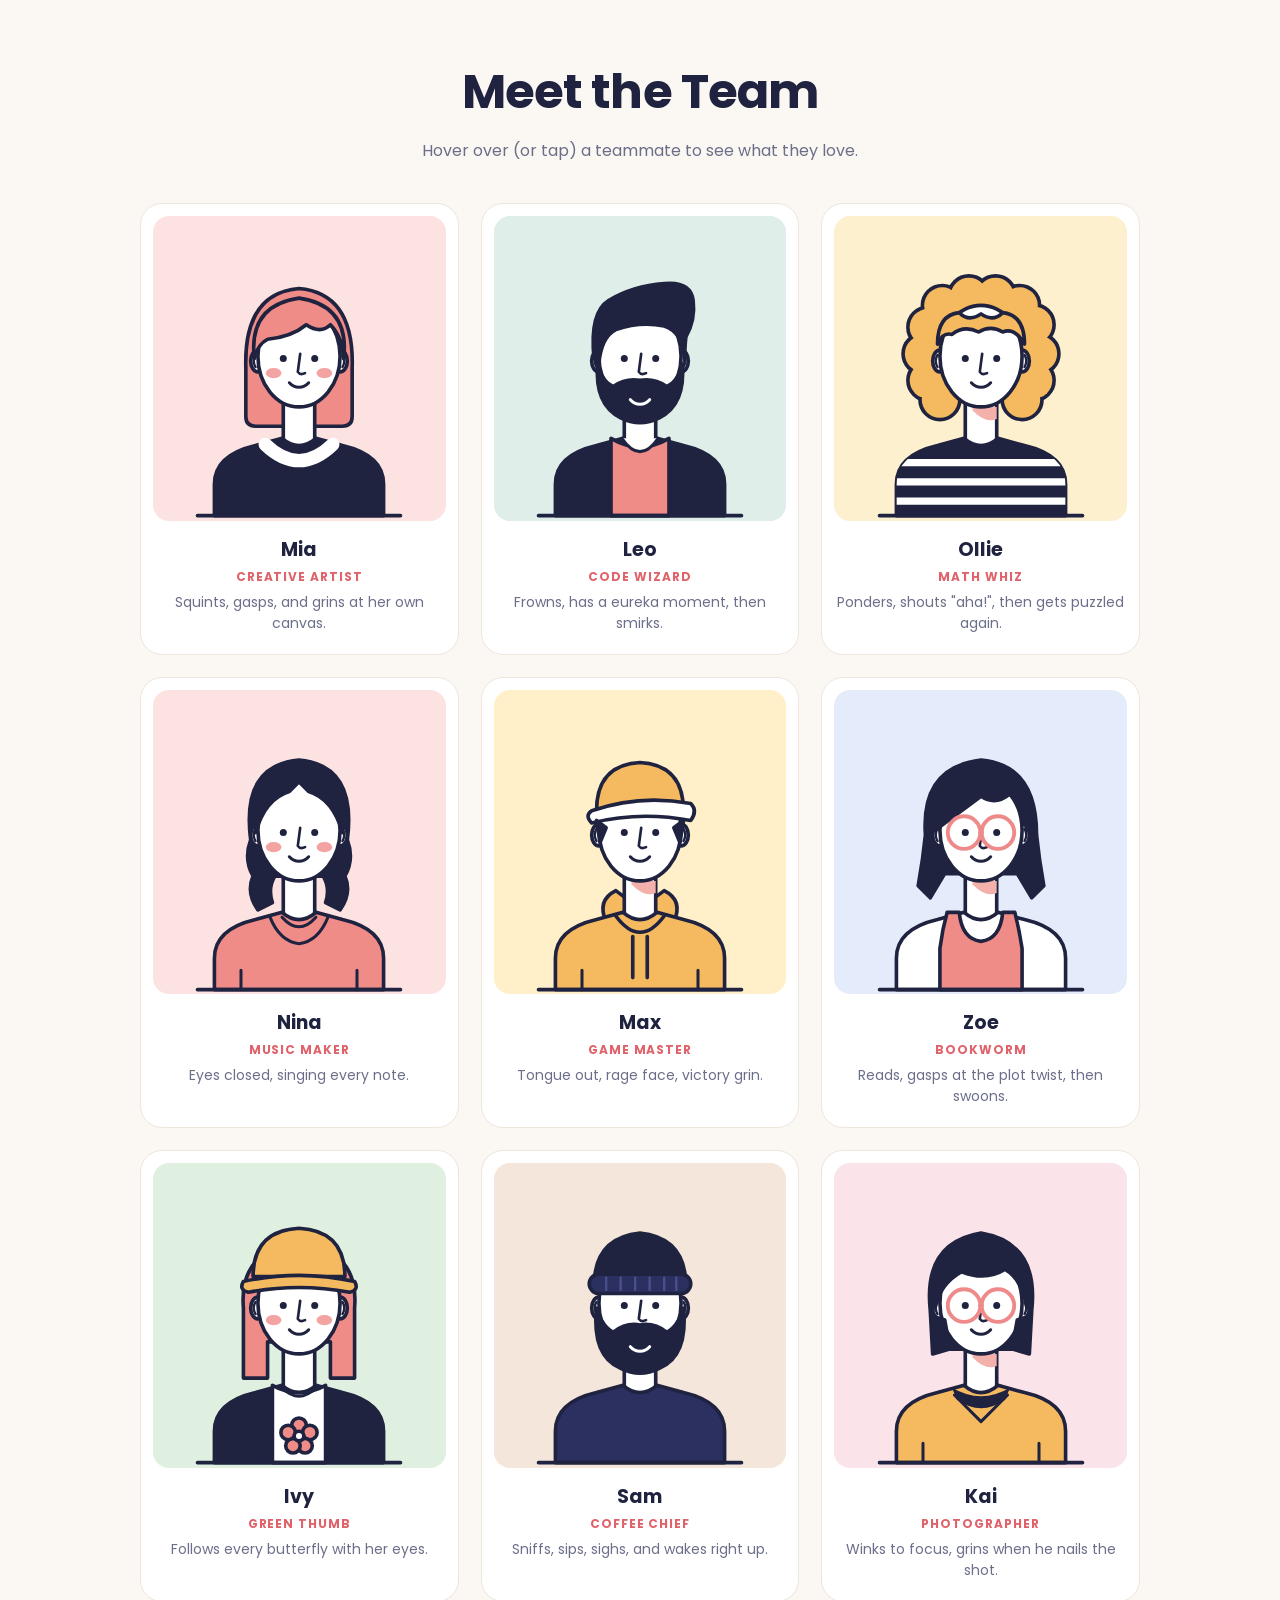
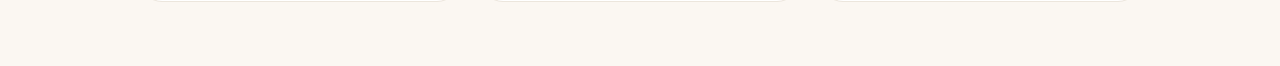
==== index.html @ 75662db7 "upload" ====
<!DOCTYPE html>
<html lang="en">

<head>
  <meta charset="utf-8">
  <meta name="viewport" content="width=device-width, initial-scale=1, viewport-fit=cover">
  <title>Meet the Team</title>
  <link rel="stylesheet" href="https://fonts.googleapis.com/css2?family=Poppins:wght@500;700&display=swap">
  <link rel="stylesheet" href="styles.css">
</head>

<body>
  <header>
    <h1>Meet the Team</h1>
    <p>Hover over (or tap) a teammate to see what they love.</p>
  </header>
  <main class="grid" id="grid"></main>

  <script src="script.js"></script>
</body>

</html>
---- styles.css ----
:root {
  --bg: #fbf7f2;
  --card: #fff;
  --tx: #1f2340;
  --mu: #6b6f8a;
  --bd: #ece6dd;
  box-sizing: border-box;
  padding-top: env(safe-area-inset-top, 0px);
  padding-bottom: env(safe-area-inset-bottom, 0px);
}
@media (prefers-color-scheme: dark) {
  :root:not([data-theme="light"]) {
    --bg: #14172b;
    --card: #1d2140;
    --tx: #f1f1f7;
    --mu: #a0a4c0;
    --bd: #2c3158;
  }
}
:root[data-theme="dark"] {
  --bg: #14172b;
  --card: #1d2140;
  --tx: #f1f1f7;
  --mu: #a0a4c0;
  --bd: #2c3158;
}
html {
  scroll-padding-top: env(safe-area-inset-top, 0px);
}
* {
  box-sizing: border-box;
}
body {
  margin: 0;
  background: var(--bg);
  color: var(--tx);
  font-family:
    Poppins,
    system-ui,
    -apple-system,
    Segoe UI,
    sans-serif;
}
header {
  text-align: center;
  padding: 56px 20px 28px;
}
h1 {
  margin: 0;
  font-size: clamp(30px, 5vw, 48px);
  letter-spacing: -0.02em;
}
header p {
  margin: 10px 0 0;
  color: var(--mu);
}
.grid {
  max-width: 1040px;
  margin: 0 auto;
  padding: 12px 20px 64px;
  display: grid;
  grid-template-columns: repeat(auto-fit, minmax(270px, 1fr));
  gap: 22px;
}
.card {
  background: var(--card);
  border: 1px solid var(--bd);
  border-radius: 22px;
  padding: 12px 12px 20px;
  text-align: center;
  cursor: pointer;
  outline: none;
  transition:
    transform 0.35s cubic-bezier(0.3, 1.3, 0.5, 1),
    box-shadow 0.35s;
}
.card:hover,
.card.on,
.card:focus-visible {
  transform: translateY(-5px);
  box-shadow: 0 18px 36px -18px rgba(31, 35, 64, 0.45);
}
.stage {
  background: var(--t);
  border-radius: 16px;
  overflow: hidden;
  margin-bottom: 14px;
}
.av {
  display: block;
  width: 100%;
  max-width: 290px;
  margin: 0 auto;
}
h3 {
  margin: 0;
  font-size: 19px;
}
.role {
  margin: 4px 0 6px;
  font-size: 12px;
  font-weight: 700;
  letter-spacing: 0.08em;
  text-transform: uppercase;
  color: #e0626a;
}
.blurb {
  margin: 0;
  font-size: 14px;
  color: var(--mu);
}

/* scene items spring in and out by scaling (no opacity fades) */
.it,
.pop,
.grow,
.fl,
.gl,
.wg,
.xp,
.lv,
.vf,
.lr,
.fp,
.cam,
.ty {
  transform-box: fill-box;
  transform-origin: center;
}
.it {
  transform: scale(0);
  transition: transform 0.45s cubic-bezier(0.5, 0, 0.75, 0.4);
}
.on .it {
  transform: none;
  transition: transform 0.7s cubic-bezier(0.3, 1.5, 0.5, 1) var(--d, 0s);
}
.rise {
  transform: translateY(100px);
  transition: transform 0.45s cubic-bezier(0.5, 0, 0.75, 0.4);
}
.on .rise {
  transform: none;
  transition: transform 0.8s cubic-bezier(0.2, 1.25, 0.4, 1);
}
.grow {
  transform: scaleY(0);
  transform-origin: 50% 100%;
  transition: transform 0.5s;
}
.on .grow {
  transform: none;
  transition: transform 1.1s 0.45s cubic-bezier(0.3, 1, 0.4, 1);
}
.pop {
  transform: scale(0);
  transition: transform 0.3s;
}
.on .pop {
  transform: none;
  transition: transform 0.6s cubic-bezier(0.3, 1.8, 0.5, 1);
}
.blk {
  transform-box: fill-box;
  transform-origin: center;
  animation: blink 4.2s infinite;
}
.dr {
  stroke-dasharray: 100;
  stroke-dashoffset: 100;
}
.wisp {
  stroke-dasharray: 40 100;
  stroke-dashoffset: 40;
}
.lv {
  transform: scale(0);
}
.ty {
  transform: scaleX(0);
  transform-origin: left;
}
.fp {
  transform-origin: 120px 228px;
}
.xp {
  transform-origin: left;
}
.flash {
  transform-box: fill-box;
  transform-origin: center;
  transform: scale(0);
}
.scr {
  opacity: 0;
}
@media (prefers-reduced-motion: reduce) {
  .av * {
    animation: none !important;
  }
}

.on .fl {
  animation: fl 2.8s cubic-bezier(0.45, 0, 0.35, 1) infinite;
}
.on .dr {
  animation: dr 6s ease-in-out infinite;
}
.on .wisp {
  animation: wisp 2.4s linear infinite;
}
.on .gl {
  animation: glow 1.4s ease-in-out infinite;
}
.on .scr {
  animation: scr 1.8s ease-in-out infinite;
}
.on .xp {
  animation: xp 5s ease-in-out infinite;
}
.on .lv {
  animation: lvl 5s ease-in-out infinite;
}
.on .fp {
  animation: flip 2.4s ease-in-out infinite;
}
.on .wg {
  animation: flap 0.25s ease-in-out infinite;
}
.on .lr {
  animation: spin 4s linear infinite;
}
.on .cam {
  animation: sway 3s ease-in-out infinite;
}
.on .vf {
  animation: vf 2.4s ease-in-out infinite;
}
.on .ty {
  animation: type 2.6s steps(8) infinite;
}
@keyframes blink {
  0%,
  93%,
  100% {
    transform: scaleY(1);
  }
  96.5% {
    transform: scaleY(0.08);
  }
}
@keyframes fl {
  0%,
  100% {
    transform: translateY(12px) scale(0);
  }
  25% {
    transform: translateY(0) scale(1);
  }
  75% {
    transform: translateY(-18px) scale(1);
  }
}
@keyframes dr {
  0% {
    stroke-dashoffset: 100;
  }
  30%,
  70% {
    stroke-dashoffset: 0;
  }
  100% {
    stroke-dashoffset: -100;
  }
}
@keyframes wisp {
  to {
    stroke-dashoffset: -100;
  }
}
@keyframes spin {
  to {
    transform: rotate(360deg);
  }
}
@keyframes type {
  0% {
    transform: scaleX(0);
  }
  70%,
  100% {
    transform: scaleX(1);
  }
}
@keyframes flip {
  0%,
  8% {
    transform: scaleX(1);
  }
  45%,
  100% {
    transform: scaleX(-1);
  }
}
@keyframes glow {
  50% {
    transform: scale(1.12);
  }
}
@keyframes scr {
  0%,
  100% {
    opacity: 0.06;
  }
  40% {
    opacity: 0.24;
  }
  70% {
    opacity: 0.12;
  }
}
@keyframes flap {
  50% {
    transform: scaleX(0.25);
  }
}
@keyframes xp {
  0% {
    transform: scaleX(0);
  }
  70%,
  100% {
    transform: scaleX(1);
  }
}
@keyframes lvl {
  0%,
  68% {
    transform: scale(0);
  }
  76% {
    transform: scale(1.25);
  }
  84%,
  92% {
    transform: scale(1);
  }
  100% {
    transform: scale(0);
  }
}
@keyframes sway {
  0%,
  100% {
    transform: rotate(-3deg);
  }
  50% {
    transform: rotate(3deg);
  }
}
@keyframes vf {
  0%,
  100% {
    transform: scale(1);
  }
  50% {
    transform: scale(1.08);
  }
}
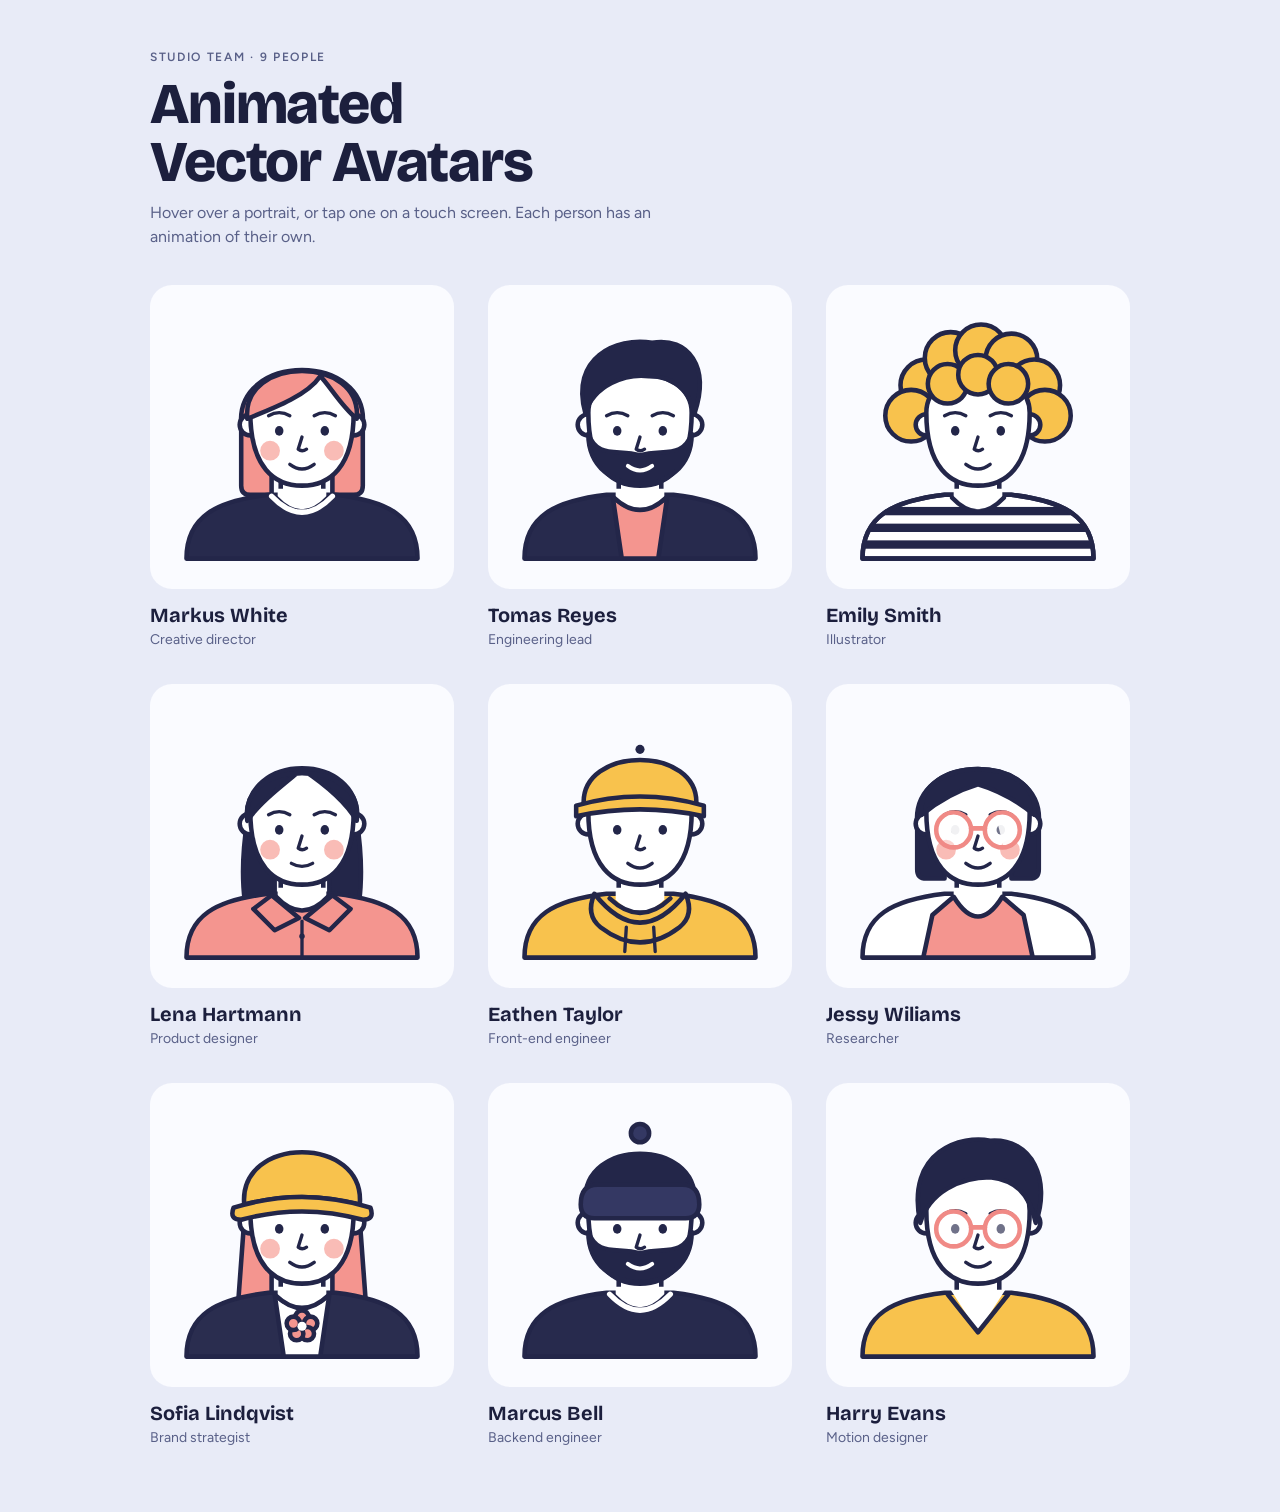
==== commit 5c0bc541: "redesign redesigning the hole website" ====
--- a/index.html
+++ b/index.html
@@ -7,14 +7,21 @@
   <title>Meet the Team</title>
   <link rel="stylesheet" href="https://fonts.googleapis.com/css2?family=Poppins:wght@500;700&display=swap">
   <link rel="stylesheet" href="styles.css">
+  <link rel="preconnect" href="https://fonts.googleapis.com">
+  <link rel="preconnect" href="https://fonts.gstatic.com" crossorigin>
+  <link rel="stylesheet"
+    href="https://fonts.googleapis.com/css2?family=Bricolage+Grotesque:wght@700;800&family=Figtree:wght@400;600&display=swap">
 </head>
 
 <body>
-  <header>
-    <h1>Meet the Team</h1>
-    <p>Hover over (or tap) a teammate to see what they love.</p>
-  </header>
-  <main class="grid" id="grid"></main>
+  <div class="wrap">
+    <header>
+      <div class="eyebrow">Studio team · 9 people</div>
+      <h1>Animated Vector Avatars</h1>
+      <p>Hover over a portrait, or tap one on a touch screen. Each person has an animation of their own.</p>
+    </header>
+    <section class="grid" id="grid" aria-label="Team members"></section>
+  </div>
 
   <script src="script.js"></script>
 </body>
--- a/styles.css
+++ b/styles.css
@@ -1,369 +1,966 @@
+/* Layout: centered 3x3 grid of portrait tiles; every person has a hover scene written for their own role. */
+html {
+  scroll-padding-top: env(safe-area-inset-top, 0px);
+}
+
+body {
+  margin: 0;
+  padding: 0;
+  font:
+    14px -apple-system,
+    BlinkMacSystemFont,
+    sans-serif;
+  background: #fff;
+  color: #000;
+}
+
+img {
+  max-width: 100%;
+}
+
+[hidden]:not([hidden="until-found" i]) {
+  display: none !important;
+}
+
 :root {
-  --bg: #fbf7f2;
-  --card: #fff;
-  --tx: #1f2340;
-  --mu: #6b6f8a;
-  --bd: #ece6dd;
+  color-scheme: light;
   box-sizing: border-box;
   padding-top: env(safe-area-inset-top, 0px);
   padding-bottom: env(safe-area-inset-bottom, 0px);
+  --bg: #e8ebf7;
+  --fg: #1c1f3d;
+  --muted: #596088;
+  --accent: #ee7f7a;
+  --ink: #232649;
+  --tile: #fafbff;
+  --font-display: "Bricolage Grotesque", "Trebuchet MS", system-ui, sans-serif;
+  --font-body: "Figtree", system-ui, -apple-system, "Segoe UI", sans-serif;
 }
 @media (prefers-color-scheme: dark) {
   :root:not([data-theme="light"]) {
-    --bg: #14172b;
-    --card: #1d2140;
-    --tx: #f1f1f7;
-    --mu: #a0a4c0;
-    --bd: #2c3158;
+    --bg: #14162c;
+    --fg: #eceeff;
+    --muted: #9aa0c8;
+    --accent: #f59a95;
+    color-scheme: dark;
   }
 }
 :root[data-theme="dark"] {
-  --bg: #14172b;
-  --card: #1d2140;
-  --tx: #f1f1f7;
-  --mu: #a0a4c0;
-  --bd: #2c3158;
-}
-html {
-  scroll-padding-top: env(safe-area-inset-top, 0px);
-}
-* {
-  box-sizing: border-box;
-}
+  --bg: #14162c;
+  --fg: #eceeff;
+  --muted: #9aa0c8;
+  --accent: #f59a95;
+  color-scheme: dark;
+}
+
 body {
+  background: var(--bg);
+  color: var(--fg);
+  font-family: var(--font-body);
+  font-size: 16px;
+  line-height: 1.5;
+  padding-inline: 20px;
+  padding-block: 48px 64px;
+}
+.wrap {
+  max-width: 980px;
+  margin-inline: auto;
+}
+header {
+  display: flex;
+  flex-direction: column;
+  gap: 10px;
+  margin-bottom: 36px;
+  max-width: 34rem;
+}
+.eyebrow {
+  font-size: 12px;
+  letter-spacing: 0.14em;
+  text-transform: uppercase;
+  color: var(--muted);
+  font-weight: 600;
+}
+h1 {
+  font-family: var(--font-display);
+  font-weight: 800;
+  font-size: clamp(2.2rem, 6vw, 3.6rem);
+  line-height: 1;
   margin: 0;
-  background: var(--bg);
-  color: var(--tx);
-  font-family:
-    Poppins,
-    system-ui,
-    -apple-system,
-    Segoe UI,
-    sans-serif;
-}
-header {
-  text-align: center;
-  padding: 56px 20px 28px;
-}
-h1 {
+  text-wrap: balance;
+  letter-spacing: -0.02em;
+}
+header p {
   margin: 0;
-  font-size: clamp(30px, 5vw, 48px);
-  letter-spacing: -0.02em;
-}
-header p {
-  margin: 10px 0 0;
-  color: var(--mu);
-}
+  color: var(--muted);
+}
+
 .grid {
-  max-width: 1040px;
-  margin: 0 auto;
-  padding: 12px 20px 64px;
   display: grid;
-  grid-template-columns: repeat(auto-fit, minmax(270px, 1fr));
-  gap: 22px;
+  grid-template-columns: repeat(3, minmax(0, 1fr));
+  gap: clamp(14px, 3vw, 34px);
 }
 .card {
-  background: var(--card);
-  border: 1px solid var(--bd);
+  display: flex;
+  flex-direction: column;
+  gap: 14px;
+  outline: none;
+  -webkit-tap-highlight-color: transparent;
+  cursor: pointer;
+  min-width: 0;
+}
+.stage {
+  position: relative;
+  aspect-ratio: 1 / 1;
+  max-width: 100%;
+  background: var(--tile);
   border-radius: 22px;
-  padding: 12px 12px 20px;
-  text-align: center;
-  cursor: pointer;
-  outline: none;
   transition:
-    transform 0.35s cubic-bezier(0.3, 1.3, 0.5, 1),
-    box-shadow 0.35s;
-}
-.card:hover,
-.card.on,
-.card:focus-visible {
-  transform: translateY(-5px);
-  box-shadow: 0 18px 36px -18px rgba(31, 35, 64, 0.45);
-}
-.stage {
-  background: var(--t);
-  border-radius: 16px;
-  overflow: hidden;
-  margin-bottom: 14px;
-}
-.av {
+    background-color 0.3s ease,
+    box-shadow 0.3s ease;
+}
+.stage::after {
+  content: "";
+  position: absolute;
+  left: 12%;
+  right: 12%;
+  top: 90%;
+  height: 3px;
+  margin-top: -1.5px;
+  background: var(--ink);
+  border-radius: 2px;
+  pointer-events: none;
+}
+.stage svg {
+  position: absolute;
+  inset: 0;
+  width: 100%;
+  height: 100%;
   display: block;
-  width: 100%;
-  max-width: 290px;
-  margin: 0 auto;
-}
-h3 {
+  overflow: visible;
+}
+.shadow {
+  position: absolute;
+  inset: auto 26% 7% 26%;
+  height: 5%;
+  background: rgba(35, 38, 73, 0.28);
+  border-radius: 50%;
+  filter: blur(6px);
+  opacity: 0;
+  transition: opacity 0.25s ease;
+}
+
+.go .stage {
+  background-color: var(--tint);
+  box-shadow: 0 0 0 3px var(--ink);
+}
+.go .shadow {
+  opacity: 1;
+}
+.card:focus-visible .stage {
+  box-shadow:
+    0 0 0 3px var(--ink),
+    0 0 0 6px var(--accent);
+}
+
+.meta {
+  display: flex;
+  flex-direction: column;
+  gap: 2px;
+  min-width: 0;
+}
+.meta h3 {
+  font-family: var(--font-display);
+  font-weight: 700;
+  font-size: clamp(1rem, 2.4vw, 1.25rem);
   margin: 0;
-  font-size: 19px;
-}
-.role {
-  margin: 4px 0 6px;
-  font-size: 12px;
-  font-weight: 700;
-  letter-spacing: 0.08em;
-  text-transform: uppercase;
-  color: #e0626a;
-}
-.blurb {
+  line-height: 1.2;
+  transition: color 0.2s;
+}
+.meta p {
   margin: 0;
   font-size: 14px;
-  color: var(--mu);
-}
-
-/* scene items spring in and out by scaling (no opacity fades) */
-.it,
-.pop,
-.grow,
-.fl,
-.gl,
-.wg,
-.xp,
-.lv,
-.vf,
-.lr,
-.fp,
-.cam,
-.ty {
+  color: var(--muted);
+}
+.go h3 {
+  color: var(--accent);
+}
+
+/* ---------- shared svg bits ---------- */
+.o {
+  stroke: #232649;
+  stroke-width: 3;
+  stroke-linejoin: round;
+  stroke-linecap: round;
+}
+.thin {
+  stroke: #232649;
+  stroke-width: 2.2;
+  stroke-linecap: round;
+  stroke-linejoin: round;
+  fill: none;
+}
+.head {
+  transform-origin: 100px 132px;
+}
+.blink {
   transform-box: fill-box;
   transform-origin: center;
 }
-.it {
+.look {
+  transition: transform 0.25s ease;
+}
+.go .blink {
+  animation: blink 2.8s infinite;
+}
+@keyframes blink {
+  0%,
+  40%,
+  46%,
+  100% {
+    transform: scaleY(1);
+  }
+  43% {
+    transform: scaleY(0.08);
+  }
+}
+.hid {
+  opacity: 0;
+}
+
+/* ---------- 1 Ines: hair flick + sparkles ---------- */
+.spark {
   transform: scale(0);
-  transition: transform 0.45s cubic-bezier(0.5, 0, 0.75, 0.4);
-}
-.on .it {
-  transform: none;
-  transition: transform 0.7s cubic-bezier(0.3, 1.5, 0.5, 1) var(--d, 0s);
-}
-.rise {
-  transform: translateY(100px);
-  transition: transform 0.45s cubic-bezier(0.5, 0, 0.75, 0.4);
-}
-.on .rise {
-  transform: none;
-  transition: transform 0.8s cubic-bezier(0.2, 1.25, 0.4, 1);
-}
-.grow {
-  transform: scaleY(0);
-  transform-origin: 50% 100%;
-  transition: transform 0.5s;
-}
-.on .grow {
-  transform: none;
-  transition: transform 1.1s 0.45s cubic-bezier(0.3, 1, 0.4, 1);
-}
-.pop {
-  transform: scale(0);
-  transition: transform 0.3s;
-}
-.on .pop {
-  transform: none;
-  transition: transform 0.6s cubic-bezier(0.3, 1.8, 0.5, 1);
-}
-.blk {
   transform-box: fill-box;
   transform-origin: center;
-  animation: blink 4.2s infinite;
-}
-.dr {
-  stroke-dasharray: 100;
-  stroke-dashoffset: 100;
-}
-.wisp {
-  stroke-dasharray: 40 100;
-  stroke-dashoffset: 40;
-}
-.lv {
-  transform: scale(0);
-}
-.ty {
-  transform: scaleX(0);
-  transform-origin: left;
-}
-.fp {
-  transform-origin: 120px 228px;
-}
-.xp {
-  transform-origin: left;
-}
-.flash {
+  stroke-width: 1.8;
+}
+.go .spark {
+  animation: spark 1.8s ease-in-out infinite;
+}
+@keyframes spark {
+  0%,
+  100% {
+    transform: scale(0) rotate(0);
+  }
+  30% {
+    transform: scale(1.1) rotate(90deg);
+  }
+  60% {
+    transform: scale(0) rotate(180deg);
+  }
+}
+.a1.go .head {
+  animation: a1head 2.6s ease-in-out infinite;
+}
+@keyframes a1head {
+  0%,
+  100% {
+    transform: rotate(0);
+  }
+  15% {
+    transform: rotate(-10deg);
+  }
+  35% {
+    transform: rotate(8deg);
+  }
+  55% {
+    transform: rotate(-3deg);
+  }
+  75% {
+    transform: rotate(0);
+  }
+}
+.a1.go .hairb {
+  animation: a1hair 2.6s ease-in-out infinite;
+  transform-origin: 100px 60px;
+}
+@keyframes a1hair {
+  0%,
+  100% {
+    transform: rotate(0);
+  }
+  20% {
+    transform: rotate(7deg);
+  }
+  42% {
+    transform: rotate(-12deg);
+  }
+  62% {
+    transform: rotate(5deg);
+  }
+  80% {
+    transform: rotate(0);
+  }
+}
+
+/* ---------- 2 Tomas: laptop, typing, code glyphs ---------- */
+.lap {
+  opacity: 0;
+  transform: translateY(44px);
+}
+.go .lap {
+  animation: lapin 0.45s cubic-bezier(0.2, 0.9, 0.3, 1.2) forwards;
+}
+@keyframes lapin {
+  to {
+    opacity: 1;
+    transform: translateY(0);
+  }
+}
+.a2.go .head {
+  animation: a2type 0.5s ease-in-out infinite alternate;
+}
+@keyframes a2type {
+  from {
+    transform: rotate(1.5deg) translateY(2px);
+  }
+  to {
+    transform: rotate(-1deg) translateY(0);
+  }
+}
+.a2.go .look {
+  transform: translateY(3px);
+}
+.glyph {
+  font:
+    700 11px ui-monospace,
+    Menlo,
+    Consolas,
+    monospace;
+  fill: #232649;
+  opacity: 0;
+}
+.go .glyph {
+  animation: glyph 1.8s ease-out infinite;
+}
+@keyframes glyph {
+  0% {
+    opacity: 0;
+    transform: translateY(8px);
+  }
+  20% {
+    opacity: 1;
+  }
+  100% {
+    opacity: 0;
+    transform: translateY(-30px);
+  }
+}
+
+/* ---------- 3 Kofi: springy curls + paint ---------- */
+.curl {
   transform-box: fill-box;
   transform-origin: center;
+}
+.go .curl {
+  animation: curl 0.9s ease-in-out infinite;
+}
+@keyframes curl {
+  0%,
+  100% {
+    transform: scale(1);
+  }
+  30% {
+    transform: scale(1.2);
+  }
+  60% {
+    transform: scale(0.92);
+  }
+}
+.a3.go .head {
+  animation: a3head 1.4s ease-in-out infinite;
+}
+@keyframes a3head {
+  0%,
+  100% {
+    transform: translateY(0);
+  }
+  20% {
+    transform: translateY(-9px);
+  }
+  38% {
+    transform: translateY(0);
+  }
+  52% {
+    transform: translateY(-4px);
+  }
+  66% {
+    transform: translateY(0);
+  }
+}
+.sq {
+  stroke-dasharray: 90;
+  stroke-dashoffset: 90;
+  fill: none;
+  stroke-linecap: round;
+}
+.go .sq {
+  animation: draw 1.8s ease-in-out infinite;
+}
+@keyframes draw {
+  0% {
+    stroke-dashoffset: 90;
+  }
+  55% {
+    stroke-dashoffset: 0;
+  }
+  100% {
+    stroke-dashoffset: -90;
+  }
+}
+.splat {
+  opacity: 0;
+  transform-box: fill-box;
+  transform-origin: center;
+}
+.go .splat {
+  animation: splat 1.8s ease-out infinite;
+}
+@keyframes splat {
+  0% {
+    transform: scale(0);
+    opacity: 1;
+  }
+  25% {
+    transform: scale(1.4);
+    opacity: 1;
+  }
+  50% {
+    transform: scale(1);
+    opacity: 1;
+  }
+  85% {
+    opacity: 1;
+  }
+  100% {
+    transform: scale(1);
+    opacity: 0;
+  }
+}
+
+/* ---------- 4 Lena: design-tool selection, resize, cursor ---------- */
+.sel,
+.cur {
+  opacity: 0;
+}
+.a4.go .sel {
+  animation: a4sel 2.4s ease-in-out infinite;
+  transform-origin: 100px 92px;
+}
+@keyframes a4sel {
+  0%,
+  100% {
+    transform: scale(1);
+    opacity: 1;
+  }
+  25% {
+    transform: scale(1.15);
+    opacity: 1;
+  }
+  55% {
+    transform: scale(0.92);
+    opacity: 1;
+  }
+  80% {
+    transform: scale(1);
+    opacity: 1;
+  }
+}
+.a4.go .head {
+  animation: a4head 2.4s ease-in-out infinite;
+  transform-origin: 100px 100px;
+}
+@keyframes a4head {
+  0%,
+  100% {
+    transform: scale(1);
+  }
+  25% {
+    transform: scale(1.08);
+  }
+  55% {
+    transform: scale(0.96);
+  }
+  80% {
+    transform: scale(1);
+  }
+}
+.a4.go .hairb {
+  animation: a4wave 1.2s ease-in-out infinite alternate;
+  transform-origin: 100px 60px;
+}
+@keyframes a4wave {
+  from {
+    transform: skewX(-4deg);
+  }
+  to {
+    transform: skewX(4deg);
+  }
+}
+.go .cur {
+  animation: cur 2.4s ease-in-out infinite;
+}
+@keyframes cur {
+  0%,
+  100% {
+    opacity: 1;
+    transform: translate(146px, 140px);
+  }
+  25% {
+    opacity: 1;
+    transform: translate(153px, 147px);
+  }
+  55% {
+    opacity: 1;
+    transform: translate(142px, 136px);
+  }
+  80% {
+    opacity: 1;
+    transform: translate(146px, 140px);
+  }
+}
+
+/* ---------- 5 Dax: cap toss ---------- */
+.a5.go .cap {
+  animation: a5cap 2.4s ease-in-out infinite;
+  transform-origin: 100px 64px;
+}
+@keyframes a5cap {
+  0% {
+    transform: none;
+  }
+  8% {
+    transform: translateY(3px);
+  }
+  35% {
+    transform: translateY(-38px) rotate(-180deg);
+  }
+  55% {
+    transform: translateY(-44px) rotate(-360deg);
+  }
+  78% {
+    transform: translateY(0) rotate(-360deg);
+  }
+  84% {
+    transform: translateY(2px) rotate(-360deg);
+  }
+  100% {
+    transform: translateY(0) rotate(-360deg);
+  }
+}
+.a5.go .head {
+  animation: a5head 2.4s ease-in-out infinite;
+}
+@keyframes a5head {
+  0%,
+  74%,
+  100% {
+    transform: none;
+  }
+  80% {
+    transform: scaleY(0.94) translateY(2px);
+  }
+  88% {
+    transform: scaleY(1.03);
+  }
+}
+.ring {
+  opacity: 0;
+  transform-box: fill-box;
+  transform-origin: center;
+}
+.go .ring {
+  animation: ring 2.4s ease-out infinite;
+}
+@keyframes ring {
+  0%,
+  74% {
+    opacity: 0;
+    transform: scale(1);
+  }
+  78% {
+    opacity: 1;
+    transform: scale(1);
+  }
+  100% {
+    opacity: 0;
+    transform: scale(6);
+  }
+}
+
+/* ---------- 6 Priya: glasses slide, glint, idea ---------- */
+.a6.go .gl {
+  animation: a6gl 3s ease-in-out infinite;
+  transform-origin: 100px 96px;
+}
+@keyframes a6gl {
+  0%,
+  100% {
+    transform: none;
+  }
+  20%,
+  30% {
+    transform: translateY(6px);
+  }
+  45% {
+    transform: translateY(-1px) rotate(-3deg);
+  }
+  55% {
+    transform: none;
+  }
+}
+.go .shine {
+  animation: shine 3s ease-in-out infinite;
+}
+@keyframes shine {
+  0%,
+  52% {
+    transform: translateX(-30px);
+  }
+  85%,
+  100% {
+    transform: translateX(30px);
+  }
+}
+.a6.go .head {
+  animation: a6head 3s ease-in-out infinite;
+}
+@keyframes a6head {
+  0%,
+  100% {
+    transform: none;
+  }
+  25%,
+  85% {
+    transform: rotate(6deg) translateX(3px);
+  }
+}
+.a6.go .look {
+  transform: translateY(-2px);
+}
+.bulb {
+  opacity: 0;
   transform: scale(0);
-}
-.scr {
-  opacity: 0;
+  transform-box: fill-box;
+  transform-origin: 50% 100%;
+}
+.go .bulb {
+  animation: bulb 3s ease-out infinite;
+}
+@keyframes bulb {
+  0%,
+  8% {
+    opacity: 0;
+    transform: scale(0);
+  }
+  20% {
+    opacity: 1;
+    transform: scale(1.3);
+  }
+  28% {
+    transform: scale(1);
+  }
+  85% {
+    opacity: 1;
+    transform: scale(1);
+  }
+  100% {
+    opacity: 0;
+    transform: scale(0);
+  }
+}
+.go .ray {
+  animation: ray 0.3s steps(2) infinite;
+}
+@keyframes ray {
+  from {
+    opacity: 0.35;
+  }
+  to {
+    opacity: 1;
+  }
+}
+
+/* ---------- 7 Sofia: hat tip, blooming flower, drifting petals ---------- */
+.a7.go .hat {
+  animation: a7hat 2.8s ease-in-out infinite;
+  transform-origin: 142px 86px;
+}
+@keyframes a7hat {
+  0%,
+  55%,
+  100% {
+    transform: none;
+  }
+  15%,
+  40% {
+    transform: translateY(-3px) rotate(-14deg);
+  }
+}
+.a7.go .hairb {
+  animation: a7hair 2.8s ease-in-out infinite;
+  transform-origin: 100px 60px;
+}
+@keyframes a7hair {
+  0%,
+  100% {
+    transform: rotate(0);
+  }
+  15% {
+    transform: rotate(3deg);
+  }
+  40% {
+    transform: rotate(-4deg);
+  }
+  60% {
+    transform: rotate(2deg);
+  }
+}
+.fl {
+  transform-box: fill-box;
+  transform-origin: center;
+}
+.go .fl {
+  animation: a7fl 2.8s ease-in-out infinite;
+}
+@keyframes a7fl {
+  0% {
+    transform: rotate(0) scale(1);
+  }
+  50% {
+    transform: rotate(180deg) scale(1.35);
+  }
+  100% {
+    transform: rotate(360deg) scale(1);
+  }
+}
+.petal {
+  opacity: 0;
+}
+.go .petal {
+  animation: petal 2.4s ease-in-out infinite;
+}
+@keyframes petal {
+  0% {
+    opacity: 0;
+    transform: translate(0, 0) rotate(0);
+  }
+  15% {
+    opacity: 1;
+  }
+  100% {
+    opacity: 0;
+    transform: translate(38px, -46px) rotate(220deg);
+  }
+}
+
+/* ---------- 8 Marcus: head-bang, notes, equalizer ---------- */
+.a8.go .head {
+  animation: a8bang 0.6s ease-in-out infinite;
+  transform-origin: 100px 140px;
+}
+@keyframes a8bang {
+  0%,
+  100% {
+    transform: rotate(0);
+  }
+  50% {
+    transform: rotate(8deg) translateY(3px);
+  }
+}
+.a8.go .bd {
+  animation: a8bob 0.6s ease-in-out infinite;
+}
+@keyframes a8bob {
+  0%,
+  100% {
+    transform: none;
+  }
+  50% {
+    transform: translateY(2px);
+  }
+}
+.note {
+  opacity: 0;
+}
+.go .note {
+  animation: note 2s ease-in-out infinite;
+}
+@keyframes note {
+  0% {
+    opacity: 0;
+    transform: translate(0, 10px) rotate(0);
+  }
+  20% {
+    opacity: 1;
+  }
+  50% {
+    transform: translate(7px, -12px) rotate(8deg);
+  }
+  100% {
+    opacity: 0;
+    transform: translate(-3px, -38px) rotate(-8deg);
+  }
+}
+.bar {
+  opacity: 0;
+  transform: scaleY(0.3);
+  transform-box: fill-box;
+  transform-origin: 50% 100%;
+}
+.go .bar {
+  opacity: 1;
+  animation: bar 0.5s ease-in-out infinite alternate;
+}
+@keyframes bar {
+  from {
+    transform: scaleY(0.25);
+  }
+  to {
+    transform: scaleY(1);
+  }
+}
+
+/* ---------- 9 Wei: squash and stretch, speed lines, easing curve ---------- */
+.a9.go .all {
+  animation: a9jump 2.6s ease-in-out infinite;
+  transform-origin: 100px 180px;
+}
+@keyframes a9jump {
+  0% {
+    transform: scale(1, 1);
+  }
+  14% {
+    transform: scale(1.1, 0.9);
+  }
+  30% {
+    transform: translateY(-30px) scale(0.93, 1.09);
+  }
+  46% {
+    transform: translateY(-34px) scale(1, 1);
+  }
+  64% {
+    transform: translateY(0) scale(1.14, 0.86);
+  }
+  74% {
+    transform: scale(0.97, 1.04);
+  }
+  84% {
+    transform: scale(1.03, 0.97);
+  }
+  100% {
+    transform: scale(1, 1);
+  }
+}
+.a9.go .shadow {
+  animation: a9sh 2.6s ease-in-out infinite;
+}
+@keyframes a9sh {
+  0% {
+    transform: scaleX(1);
+  }
+  14% {
+    transform: scaleX(1.12);
+  }
+  30%,
+  46% {
+    transform: scaleX(0.55);
+  }
+  64% {
+    transform: scaleX(1.2);
+  }
+  84%,
+  100% {
+    transform: scaleX(1);
+  }
+}
+.spd {
+  opacity: 0;
+  transform-box: fill-box;
+  transform-origin: 50% 0;
+}
+.go .spd {
+  animation: spd 2.6s ease-in-out infinite;
+}
+@keyframes spd {
+  0%,
+  28% {
+    opacity: 0;
+    transform: scaleY(0.2);
+  }
+  38% {
+    opacity: 1;
+    transform: scaleY(1);
+  }
+  58% {
+    opacity: 1;
+  }
+  68%,
+  100% {
+    opacity: 0;
+    transform: scaleY(0.2);
+  }
+}
+.curve {
+  opacity: 0;
+}
+.go .curve {
+  opacity: 1;
+}
+.cv {
+  stroke-dasharray: 70;
+  stroke-dashoffset: 70;
+  fill: none;
+  stroke-linecap: round;
+}
+.go .cv {
+  animation: cv 2.6s ease-in-out infinite;
+}
+@keyframes cv {
+  0%,
+  10% {
+    stroke-dashoffset: 70;
+  }
+  45%,
+  85% {
+    stroke-dashoffset: 0;
+  }
+  100% {
+    stroke-dashoffset: -70;
+  }
+}
+
+.card:focus-visible .stage {
+  box-shadow:
+    0 0 0 3px var(--ink),
+    0 0 0 6px var(--accent);
+}
+@media (max-width: 639px) {
+  body {
+    padding-block: 32px 48px;
+  }
+  .grid {
+    grid-template-columns: repeat(2, minmax(0, 1fr));
+  }
+  .card:last-child {
+    grid-column: 1 / -1;
+    width: calc(50% - 7px);
+    justify-self: center;
+  }
 }
 @media (prefers-reduced-motion: reduce) {
-  .av * {
+  .stage,
+  .shadow,
+  .look {
+    transition: none;
+  }
+  .go *,
+  .go .stage {
     animation: none !important;
   }
-}
-
-.on .fl {
-  animation: fl 2.8s cubic-bezier(0.45, 0, 0.35, 1) infinite;
-}
-.on .dr {
-  animation: dr 6s ease-in-out infinite;
-}
-.on .wisp {
-  animation: wisp 2.4s linear infinite;
-}
-.on .gl {
-  animation: glow 1.4s ease-in-out infinite;
-}
-.on .scr {
-  animation: scr 1.8s ease-in-out infinite;
-}
-.on .xp {
-  animation: xp 5s ease-in-out infinite;
-}
-.on .lv {
-  animation: lvl 5s ease-in-out infinite;
-}
-.on .fp {
-  animation: flip 2.4s ease-in-out infinite;
-}
-.on .wg {
-  animation: flap 0.25s ease-in-out infinite;
-}
-.on .lr {
-  animation: spin 4s linear infinite;
-}
-.on .cam {
-  animation: sway 3s ease-in-out infinite;
-}
-.on .vf {
-  animation: vf 2.4s ease-in-out infinite;
-}
-.on .ty {
-  animation: type 2.6s steps(8) infinite;
-}
-@keyframes blink {
-  0%,
-  93%,
-  100% {
-    transform: scaleY(1);
-  }
-  96.5% {
-    transform: scaleY(0.08);
-  }
-}
-@keyframes fl {
-  0%,
-  100% {
-    transform: translateY(12px) scale(0);
-  }
-  25% {
-    transform: translateY(0) scale(1);
-  }
-  75% {
-    transform: translateY(-18px) scale(1);
-  }
-}
-@keyframes dr {
-  0% {
-    stroke-dashoffset: 100;
-  }
-  30%,
-  70% {
-    stroke-dashoffset: 0;
-  }
-  100% {
-    stroke-dashoffset: -100;
-  }
-}
-@keyframes wisp {
-  to {
-    stroke-dashoffset: -100;
-  }
-}
-@keyframes spin {
-  to {
-    transform: rotate(360deg);
-  }
-}
-@keyframes type {
-  0% {
-    transform: scaleX(0);
-  }
-  70%,
-  100% {
-    transform: scaleX(1);
-  }
-}
-@keyframes flip {
-  0%,
-  8% {
-    transform: scaleX(1);
-  }
-  45%,
-  100% {
-    transform: scaleX(-1);
-  }
-}
-@keyframes glow {
-  50% {
-    transform: scale(1.12);
-  }
-}
-@keyframes scr {
-  0%,
-  100% {
-    opacity: 0.06;
-  }
-  40% {
-    opacity: 0.24;
-  }
-  70% {
-    opacity: 0.12;
-  }
-}
-@keyframes flap {
-  50% {
-    transform: scaleX(0.25);
-  }
-}
-@keyframes xp {
-  0% {
-    transform: scaleX(0);
-  }
-  70%,
-  100% {
-    transform: scaleX(1);
-  }
-}
-@keyframes lvl {
-  0%,
-  68% {
-    transform: scale(0);
-  }
-  76% {
-    transform: scale(1.25);
-  }
-  84%,
-  92% {
-    transform: scale(1);
-  }
-  100% {
-    transform: scale(0);
-  }
-}
-@keyframes sway {
-  0%,
-  100% {
-    transform: rotate(-3deg);
-  }
-  50% {
-    transform: rotate(3deg);
-  }
-}
-@keyframes vf {
-  0%,
-  100% {
-    transform: scale(1);
-  }
-  50% {
-    transform: scale(1.08);
-  }
-}
+  .go .lap,
+  .go .curve {
+    opacity: 1;
+    transform: none;
+  }
+}
